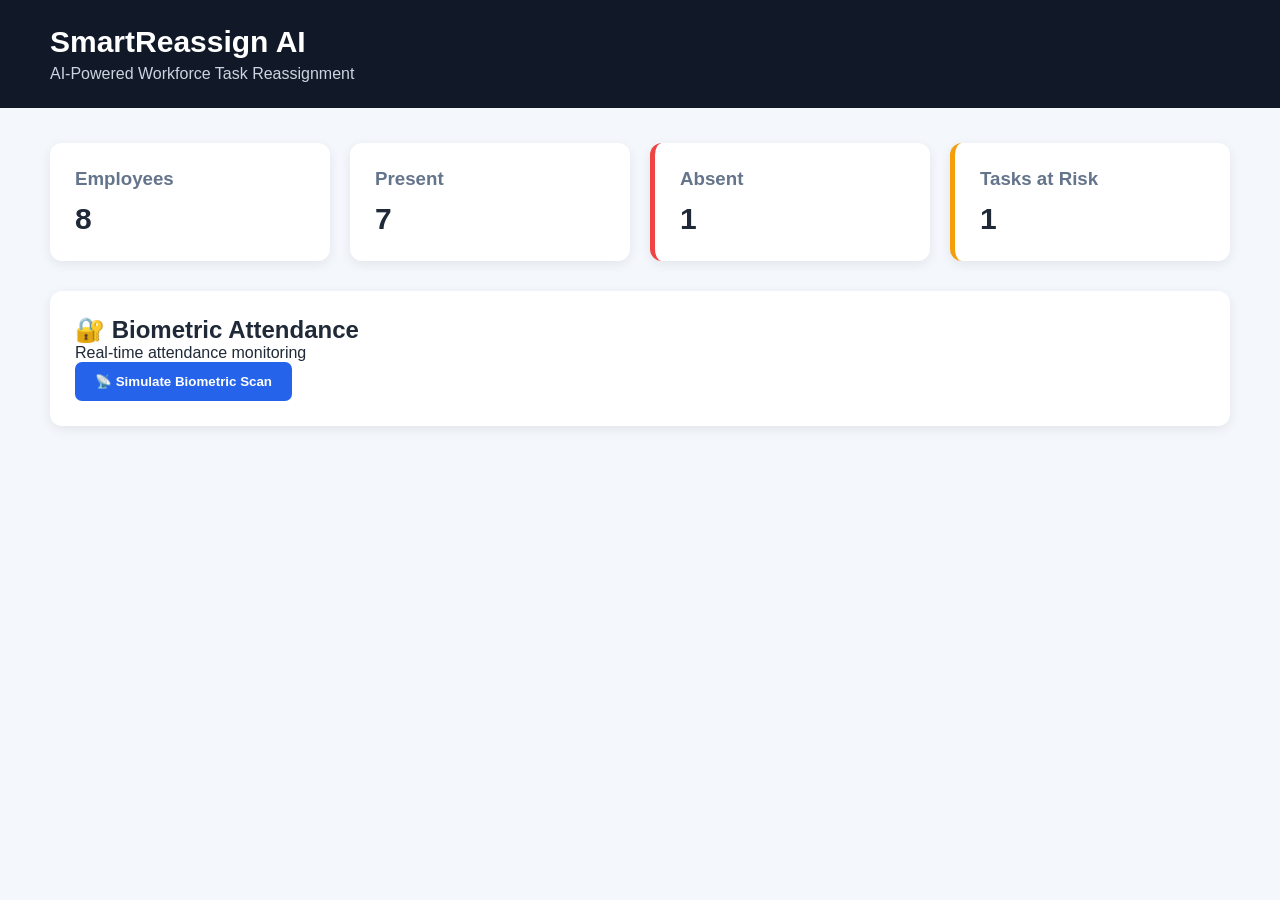
==== index.html @ 20fb98dd "Move frontend files to root Move frontend files to root" ====
<!DOCTYPE html>
<html lang="en">
<head>
    <meta charset="UTF-8">
    <meta name="viewport" content="width=device-width, initial-scale=1.0">
    <title>SmartReassign AI</title>
    <link rel="stylesheet" href="style.css">
</head>

<body>

<header>
    <h1>SmartReassign AI</h1>
    <p>AI-Powered Workforce Task Reassignment</p>
</header>

<main>

    <section class="overview">
        <div class="card">
            <h3>Employees</h3>
            <strong>8</strong>
        </div>

        <div class="card">
            <h3>Present</h3>
            <strong>7</strong>
        </div>

        <div class="card danger">
            <h3>Absent</h3>
            <strong>1</strong>
        </div>

        <div class="card warning">
            <h3>Tasks at Risk</h3>
            <strong>1</strong>
        </div>
    </section>

    <section class="attendance">
    <h2>🔐 Biometric Attendance</h2>

    <p>Real-time attendance monitoring</p>

    <button onclick="simulateBiometric()">
        📡 Simulate Biometric Scan
    </button>

    <div id="scanStatus" class="employee-row hidden">
        <div>
            <strong id="scanEmployee"></strong>
            <span id="scanResult" class="absent"></span>
        </div>

        <button onclick="analyzeAbsence('E002')">
            🤖 Analyze & Reassign
        </button>
    </div>
</section>

    <section id="result" class="result hidden">

        <h2>🤖 AI Reassignment Result</h2>

        <div class="task-box">
            <p><strong>Absent Employee:</strong> <span id="absent"></span></p>
            <p><strong>Task:</strong> <span id="task"></span></p>
            <p><strong>Task Type:</strong> <span id="taskType"></span></p>
        </div>

        <div class="best-box">
            <h3>🏆 Best Replacement</h3>
            <h2 id="bestName"></h2>
            <p>Employee ID: <span id="bestId"></span></p>
            <p>AI Suitability Score: <strong id="bestScore"></strong></p>
        </div>
        <div class="approval-box">
    <h3>Manager Approval</h3>
    <button onclick="approveReassignment()">
        ✅ Approve & Reassign
    </button>
    <p id="approvalMessage"></p>
</div>

        <h3>Candidate Ranking</h3>

        <table>
            <div class="whatif-box">
    <h3>🔮 What-If Workload Impact</h3>

    <p>AI predicts the workload impact before reassignment.</p>

    <div class="impact-row">
        <div>
            <strong>Kavin (E003)</strong>
            <span class="low-risk">LOW RISK</span>
        </div>

        <p>Current Workload: 25%</p>
        <p>After Reassignment: <strong>45%</strong></p>
        <p>Ripple Effect: <strong>Minimal</strong></p>
    </div>

    <div class="impact-row">
        <div>
            <strong>Arun (E001)</strong>
            <span class="medium-risk">MEDIUM RISK</span>
        </div>

        <p>Current Workload: 30%</p>
        <p>After Reassignment: <strong>70%</strong></p>
        <p>Ripple Effect: <strong>Moderate</strong></p>
    </div>

    <div class="recommendation">
        🏆 <strong>AI Recommendation:</strong>
        Kavin provides the lowest operational disruption.
    </div>
</div>
            <thead>
                <tr>
                    <th>Employee</th>
                    <th>Skill</th>
                    <th>Performance</th>
                    <th>Workload</th>
                    <th>AI Score</th>
                </tr>
            </thead>

            <tbody id="ranking"></tbody>
        </table>

    </section>

</main>

<script src="script.js"></script>

</body>
</html>
---- style.css ----
* {
    margin: 0;
    padding: 0;
    box-sizing: border-box;
    font-family: Arial, sans-serif;
}

body {
    background: #f4f7fb;
    color: #1f2937;
}

header {
    background: #111827;
    color: white;
    padding: 25px 50px;
}

header h1 {
    font-size: 30px;
}

header p {
    margin-top: 6px;
    color: #cbd5e1;
}

main {
    padding: 35px 50px;
}

.overview {
    display: grid;
    grid-template-columns: repeat(4, 1fr);
    gap: 20px;
    margin-bottom: 30px;
}

.card {
    background: white;
    padding: 25px;
    border-radius: 12px;
    box-shadow: 0 3px 12px rgba(0,0,0,0.08);
}

.card h3 {
    color: #64748b;
    margin-bottom: 12px;
}

.card strong {
    font-size: 30px;
}

.danger {
    border-left: 5px solid #ef4444;
}

.warning {
    border-left: 5px solid #f59e0b;
}

.attendance,
.result {
    background: white;
    padding: 25px;
    border-radius: 12px;
    margin-bottom: 25px;
    box-shadow: 0 3px 12px rgba(0,0,0,0.08);
}

.employee-row {
    display: flex;
    justify-content: space-between;
    align-items: center;
    margin-top: 20px;
    padding: 18px;
    background: #f8fafc;
    border-radius: 8px;
}

.absent {
    background: #fee2e2;
    color: #dc2626;
    padding: 5px 10px;
    border-radius: 20px;
    margin-left: 10px;
    font-size: 12px;
    font-weight: bold;
}

button {
    background: #2563eb;
    color: white;
    border: none;
    padding: 12px 20px;
    border-radius: 7px;
    cursor: pointer;
    font-weight: bold;
}

button:hover {
    background: #1d4ed8;
}

.task-box,
.best-box {
    padding: 20px;
    margin-top: 20px;
    border-radius: 8px;
}

.task-box {
    background: #eff6ff;
}

.best-box {
    background: #ecfdf5;
    border-left: 5px solid #10b981;
}

.task-box p,
.best-box p {
    margin: 8px 0;
}

table {
    width: 100%;
    border-collapse: collapse;
    margin-top: 15px;
}

th,
td {
    padding: 14px;
    text-align: left;
    border-bottom: 1px solid #e5e7eb;
}

th {
    background: #f8fafc;
}

.hidden {
    display: none;
}

@media (max-width: 800px) {
    .overview {
        grid-template-columns: repeat(2, 1fr);
    }

    main {
        padding: 20px;
    }
}
.whatif-box {
    margin-top: 25px;
    padding: 20px;
    background: #f8fafc;
    border-radius: 10px;
    border-left: 5px solid #6366f1;
}

.whatif-box h3 {
    margin-bottom: 10px;
}

.impact-row {
    background: white;
    padding: 15px;
    margin-top: 15px;
    border-radius: 8px;
    border: 1px solid #e5e7eb;
}

.impact-row p {
    margin-top: 8px;
}

.low-risk,
.medium-risk {
    display: inline-block;
    margin-left: 10px;
    padding: 4px 9px;
    border-radius: 15px;
    font-size: 11px;
    font-weight: bold;
}

.low-risk {
    background: #dcfce7;
    color: #15803d;
}

.medium-risk {
    background: #fef3c7;
    color: #b45309;
}

.recommendation {
    margin-top: 18px;
    padding: 15px;
    background: #eef2ff;
    border-radius: 8px;
    font-weight: 500;
}
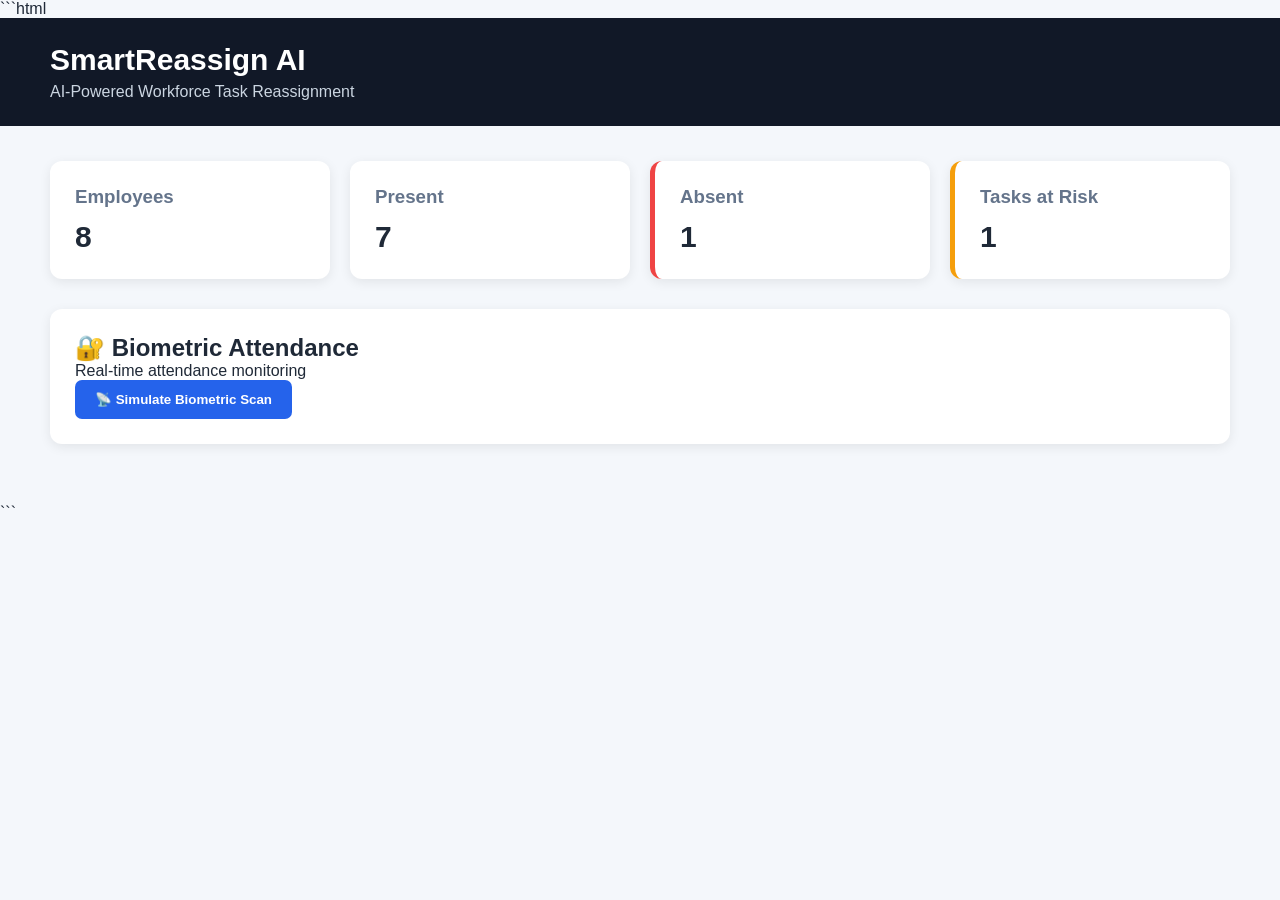
==== commit 54d7fb8f: "Update AI reassignment frontend" ====
--- a/index.html
+++ b/index.html
@@ -1,141 +1,359 @@
+```html
 <!DOCTYPE html>
 <html lang="en">
+
 <head>
+
     <meta charset="UTF-8">
-    <meta name="viewport" content="width=device-width, initial-scale=1.0">
+
+    <meta
+        name="viewport"
+        content="width=device-width, initial-scale=1.0"
+    >
+
     <title>SmartReassign AI</title>
-    <link rel="stylesheet" href="style.css">
+
+    <link
+        rel="stylesheet"
+        href="style.css"
+    >
+
 </head>
 
+
 <body>
 
+
 <header>
+
     <h1>SmartReassign AI</h1>
-    <p>AI-Powered Workforce Task Reassignment</p>
+
+    <p>
+        AI-Powered Workforce Task Reassignment
+    </p>
+
 </header>
 
+
+
 <main>
 
+
+    <!-- ========================================= -->
+    <!-- OVERVIEW -->
+    <!-- ========================================= -->
+
     <section class="overview">
+
         <div class="card">
+
             <h3>Employees</h3>
+
             <strong>8</strong>
-        </div>
+
+        </div>
+
 
         <div class="card">
+
             <h3>Present</h3>
+
             <strong>7</strong>
-        </div>
+
+        </div>
+
 
         <div class="card danger">
+
             <h3>Absent</h3>
+
             <strong>1</strong>
-        </div>
+
+        </div>
+
 
         <div class="card warning">
+
             <h3>Tasks at Risk</h3>
+
             <strong>1</strong>
-        </div>
+
+        </div>
+
     </section>
 
+
+
+    <!-- ========================================= -->
+    <!-- BIOMETRIC ATTENDANCE -->
+    <!-- ========================================= -->
+
     <section class="attendance">
-    <h2>🔐 Biometric Attendance</h2>
-
-    <p>Real-time attendance monitoring</p>
-
-    <button onclick="simulateBiometric()">
-        📡 Simulate Biometric Scan
-    </button>
-
-    <div id="scanStatus" class="employee-row hidden">
-        <div>
-            <strong id="scanEmployee"></strong>
-            <span id="scanResult" class="absent"></span>
-        </div>
-
-        <button onclick="analyzeAbsence('E002')">
-            🤖 Analyze & Reassign
+
+        <h2>🔐 Biometric Attendance</h2>
+
+        <p>
+            Real-time attendance monitoring
+        </p>
+
+
+        <button
+            onclick="simulateBiometric()"
+        >
+            📡 Simulate Biometric Scan
         </button>
-    </div>
-</section>
-
-    <section id="result" class="result hidden">
-
-        <h2>🤖 AI Reassignment Result</h2>
+
+
+        <div
+            id="scanStatus"
+            class="employee-row hidden"
+        >
+
+            <div>
+
+                <strong id="scanEmployee"></strong>
+
+                <span
+                    id="scanResult"
+                    class="absent"
+                ></span>
+
+            </div>
+
+
+            <button
+                onclick="analyzeAbsence('E002')"
+            >
+                🤖 Analyze & Reassign
+            </button>
+
+        </div>
+
+    </section>
+
+
+
+    <!-- ========================================= -->
+    <!-- AI RESULT -->
+    <!-- ========================================= -->
+
+    <section
+        id="result"
+        class="result hidden"
+    >
+
+        <h2>
+            🤖 AI Reassignment Result
+        </h2>
+
+
+
+        <!-- TASK DETAILS -->
 
         <div class="task-box">
-            <p><strong>Absent Employee:</strong> <span id="absent"></span></p>
-            <p><strong>Task:</strong> <span id="task"></span></p>
-            <p><strong>Task Type:</strong> <span id="taskType"></span></p>
-        </div>
+
+            <p>
+
+                <strong>
+                    Absent Employee:
+                </strong>
+
+                <span id="absent"></span>
+
+            </p>
+
+
+            <p>
+
+                <strong>
+                    Task:
+                </strong>
+
+                <span id="task"></span>
+
+            </p>
+
+
+            <p>
+
+                <strong>
+                    Task Type:
+                </strong>
+
+                <span id="taskType"></span>
+
+            </p>
+
+        </div>
+
+
+
+        <!-- BEST REPLACEMENT -->
 
         <div class="best-box">
-            <h3>🏆 Best Replacement</h3>
-            <h2 id="bestName"></h2>
-            <p>Employee ID: <span id="bestId"></span></p>
-            <p>AI Suitability Score: <strong id="bestScore"></strong></p>
-        </div>
+
+            <h3>
+                🏆 Best Replacement
+            </h3>
+
+
+            <h2 id="bestName">
+                -
+            </h2>
+
+
+            <p>
+
+                Employee ID:
+
+                <span id="bestId">
+                    -
+                </span>
+
+            </p>
+
+
+            <p>
+
+                AI Suitability Score:
+
+                <strong id="bestScore">
+                    -
+                </strong>
+
+            </p>
+
+        </div>
+
+
+
+        <!-- ===================================== -->
+        <!-- WHAT IF -->
+        <!-- ===================================== -->
+
+        <div class="whatif-box">
+
+            <h3>
+                🔮 What-If Workload Impact
+            </h3>
+
+
+            <p>
+                AI predicts the workload impact
+                before reassignment.
+            </p>
+
+
+            <div class="impact-row">
+
+                <div>
+
+                    <strong>
+                        Waiting for AI analysis...
+                    </strong>
+
+                </div>
+
+            </div>
+
+        </div>
+
+
+
+        <!-- ===================================== -->
+        <!-- MANAGER APPROVAL -->
+        <!-- ===================================== -->
+
         <div class="approval-box">
-    <h3>Manager Approval</h3>
-    <button onclick="approveReassignment()">
-        ✅ Approve & Reassign
-    </button>
-    <p id="approvalMessage"></p>
-</div>
-
-        <h3>Candidate Ranking</h3>
+
+            <h3>
+                Manager Approval
+            </h3>
+
+
+            <button
+                onclick="approveReassignment()"
+            >
+                ✅ Approve & Reassign
+            </button>
+
+
+            <p id="approvalMessage"></p>
+
+        </div>
+
+
+
+        <!-- ===================================== -->
+        <!-- CANDIDATE RANKING -->
+        <!-- ===================================== -->
+
+        <h3>
+            Candidate Ranking
+        </h3>
+
 
         <table>
-            <div class="whatif-box">
-    <h3>🔮 What-If Workload Impact</h3>
-
-    <p>AI predicts the workload impact before reassignment.</p>
-
-    <div class="impact-row">
-        <div>
-            <strong>Kavin (E003)</strong>
-            <span class="low-risk">LOW RISK</span>
-        </div>
-
-        <p>Current Workload: 25%</p>
-        <p>After Reassignment: <strong>45%</strong></p>
-        <p>Ripple Effect: <strong>Minimal</strong></p>
-    </div>
-
-    <div class="impact-row">
-        <div>
-            <strong>Arun (E001)</strong>
-            <span class="medium-risk">MEDIUM RISK</span>
-        </div>
-
-        <p>Current Workload: 30%</p>
-        <p>After Reassignment: <strong>70%</strong></p>
-        <p>Ripple Effect: <strong>Moderate</strong></p>
-    </div>
-
-    <div class="recommendation">
-        🏆 <strong>AI Recommendation:</strong>
-        Kavin provides the lowest operational disruption.
-    </div>
-</div>
+
             <thead>
+
                 <tr>
-                    <th>Employee</th>
-                    <th>Skill</th>
-                    <th>Performance</th>
-                    <th>Workload</th>
-                    <th>AI Score</th>
+
+                    <th>
+                        #
+                    </th>
+
+                    <th>
+                        Employee
+                    </th>
+
+                    <th>
+                        Skills
+                    </th>
+
+                    <th>
+                        Performance
+                    </th>
+
+                    <th>
+                        Workload
+                    </th>
+
+                    <th>
+                        AI Score
+                    </th>
+
+                    <th>
+                        Risk
+                    </th>
+
                 </tr>
+
             </thead>
 
-            <tbody id="ranking"></tbody>
+
+            <tbody id="ranking">
+
+            </tbody>
+
         </table>
 
+
     </section>
 
+
 </main>
 
+
+
+<!-- ============================================= -->
+<!-- JAVASCRIPT -->
+<!-- ============================================= -->
+
 <script src="script.js"></script>
 
+
 </body>
-</html>+
+</html>
+```
